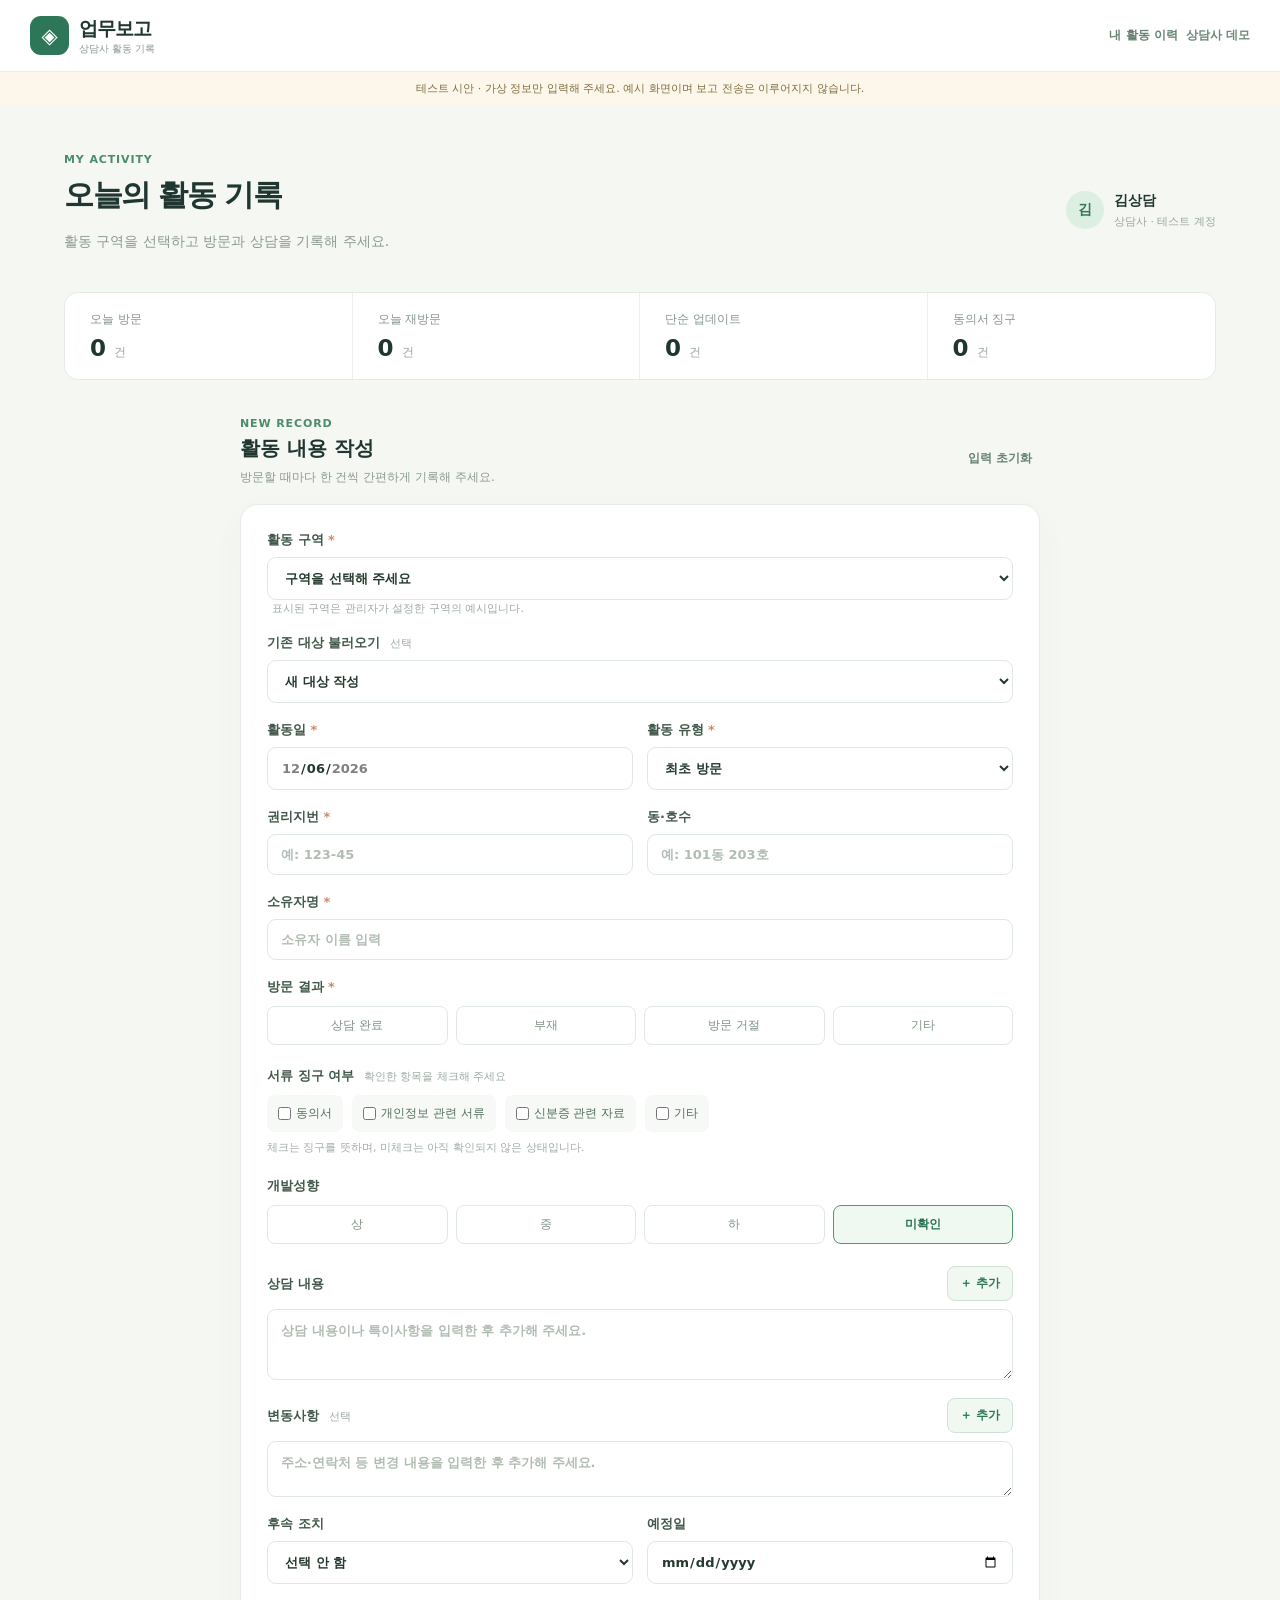
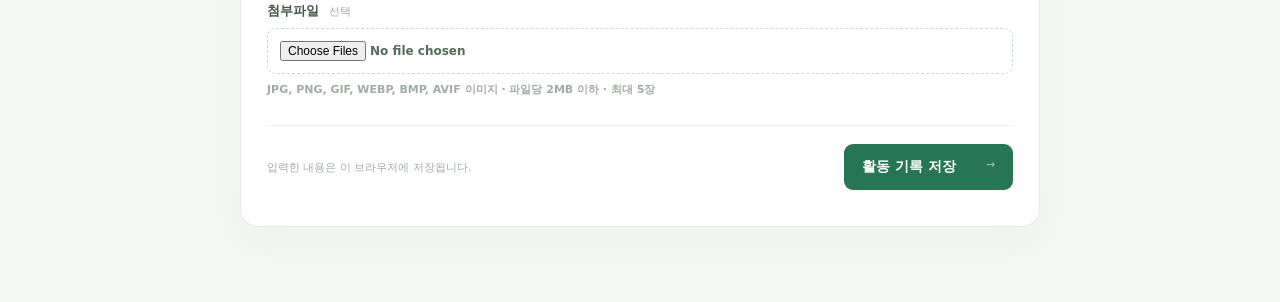
==== 시안/index.html @ 1d52c44d "Update counselor activity reporting prototype" ====
<!DOCTYPE html>
<html lang="ko"><head><meta charset="utf-8"><meta name="viewport" content="width=device-width,initial-scale=1"><meta name="theme-color" content="#f5f7f3"><title>업무보고 상담사 활동</title><link rel="stylesheet" href="style.css"></head>
<body class="login-mode">
<div class="shell">
<header class="top"><div class="brand"><span class="logo">◈</span><div><strong>업무보고</strong><small>상담사 활동 기록</small></div></div><div id="header-actions" hidden><button type="button" class="text-btn open-history">내 활동 이력</button><span class="demo-label">상담사 데모</span></div></header>
<div class="demo">테스트 시안 · 가상 정보만 입력해 주세요. 예시 화면이며 보고 전송은 이루어지지 않습니다.</div>
<main>
<section id="login" class="screen active"><div class="login-layout"><div class="login-card"><div class="login-symbol">◈</div><span class="eyebrow">COUNSELOR LOGIN</span><h2>상담사 로그인</h2><p class="sub">활동을 시작하려면 로그인해 주세요.</p><form id="login-form"><label class="field">아이디<input name="id" placeholder="아이디 입력" autocomplete="username" required></label><label class="field">비밀번호<input name="password" type="password" placeholder="비밀번호 입력" autocomplete="current-password" required></label><label class="remember"><input type="checkbox" name="remember"> 로그인 유지</label><button class="button primary block" type="submit">로그인 <span>→</span></button><div id="login-error" class="error" role="alert"></div></form><div class="test-note"><strong>시안 체험</strong><br>아이디 <b>demo</b> · 비밀번호 <b>demo</b><br>실제 계정 인증은 아직 연결되지 않았습니다.</div></div></div></section>
<section id="workspace" class="screen"><div class="page"><div class="workspace-head"><div><div class="eyebrow">MY ACTIVITY</div><h1>오늘의 활동 기록</h1><p class="sub">활동 구역을 선택하고 방문과 상담을 기록해 주세요.</p></div><div class="person"><span class="person-icon">김</span><div><b>김상담</b><small>상담사 · 테스트 계정</small></div></div></div><div class="summary"><button type="button" class="summary-item" data-stat="visit"><span>오늘 방문</span><strong id="visits-count">0 <small>건</small></strong></button><button type="button" class="summary-item" data-stat="revisit"><span>오늘 재방문</span><strong id="revisits-count">0 <small>건</small></strong></button><button type="button" class="summary-item" data-stat="update"><span>단순 업데이트</span><strong id="updates-count">0 <small>건</small></strong></button><button type="button" class="summary-item" data-stat="consent"><span>동의서 징구</span><strong id="consent-count">0 <small>건</small></strong></button></div><div class="layout"><div><div class="section-head"><div><span class="eyebrow">NEW RECORD</span><h2 id="form-heading">활동 내용 작성</h2><p class="sub">방문할 때마다 한 건씩 간편하게 기록해 주세요.</p></div><button id="clear-form" class="text-btn">입력 초기화</button></div><form id="activity-form" class="form-card"><div id="linked" class="linked" hidden></div><label class="field">활동 구역 <span class="required">*</span><select name="area" id="area-select" required><option value="">구역을 선택해 주세요</option></select><small>표시된 구역은 관리자가 설정한 구역의 예시입니다.</small></label><label class="field">기존 대상 불러오기 <small>선택</small><select id="target-select"><option value="">새 대상 작성</option></select></label><div class="field-row"><label class="field">활동일 <span class="required">*</span><input type="date" name="date" required readonly></label><label class="field">활동 유형 <span class="required">*</span><select name="type" required><option value="최초 방문">최초 방문</option><option value="재방문">재방문</option><option value="단순 업데이트">단순 업데이트</option></select></label></div><div class="field-row"><label class="field">권리지번 <span class="required">*</span><input name="address" placeholder="예: 123-45" required></label><label class="field">동·호수<input name="unit" placeholder="예: 101동 203호"></label></div><label class="field">소유자명 <span class="required">*</span><input name="owner" placeholder="소유자 이름 입력" required></label><fieldset id="visit-result"><legend>방문 결과 <span class="required">*</span></legend><div class="choices"><label><input type="radio" name="result" value="상담 완료" required><span>상담 완료</span></label><label><input type="radio" name="result" value="부재"><span>부재</span></label><label><input type="radio" name="result" value="방문 거절"><span>방문 거절</span></label><label><input type="radio" name="result" value="기타"><span>기타</span></label></div></fieldset><fieldset><legend>서류 징구 여부 <small>확인한 항목을 체크해 주세요</small></legend><div class="checks"><label><input type="checkbox" name="consent"><span>동의서</span></label><label><input type="checkbox" name="privacy"><span>개인정보 관련 서류</span></label><label><input type="checkbox" name="identity"><span>신분증 관련 자료</span></label><label><input type="checkbox" name="other"><span>기타</span></label></div><p class="hint">체크는 징구를 뜻하며, 미체크는 아직 확인되지 않은 상태입니다.</p></fieldset><fieldset><legend>개발성향</legend><div class="choices compact"><label><input type="radio" name="preference" value="상"><span>상</span></label><label><input type="radio" name="preference" value="중"><span>중</span></label><label><input type="radio" name="preference" value="하"><span>하</span></label><label><input type="radio" name="preference" value="미확인" checked><span>미확인</span></label></div></fieldset><div class="field entry-section"><div class="entry-head"><label for="note-input">상담 내용</label><button type="button" class="add-entry" data-kind="note">＋ 추가</button></div><div id="note-history" class="entry-history"></div><textarea id="note-input" name="note" placeholder="상담 내용이나 특이사항을 입력한 후 추가해 주세요." rows="3"></textarea><div id="note-draft" class="entry-history"></div></div><div class="field entry-section"><div class="entry-head"><label for="changes-input">변동사항 <small>선택</small></label><button type="button" class="add-entry" data-kind="changes">＋ 추가</button></div><div id="changes-history" class="entry-history"></div><textarea id="changes-input" name="changes" placeholder="주소·연락처 등 변경 내용을 입력한 후 추가해 주세요." rows="2"></textarea><div id="changes-draft" class="entry-history"></div></div><div class="field-row"><label class="field">후속 조치<select name="follow"><option value="">선택 안 함</option><option>재방문</option><option>전화 연락</option><option>서류 확인</option><option>기타</option></select></label><label class="field">예정일<input type="date" name="followDate"></label></div><div class="field attachment-field"><label for="attachments">첨부파일 <small>선택</small></label><input id="attachments" name="attachments" type="file" accept="image/jpeg,image/png,image/gif,image/webp,image/bmp,image/avif" multiple><p class="hint">JPG, PNG, GIF, WEBP, BMP, AVIF 이미지 · 파일당 2MB 이하 · 최대 5장</p><div id="attachment-preview" class="attachment-preview" aria-live="polite"></div></div><div class="form-footer"><span>입력한 내용은 이 브라우저에 저장됩니다.</span><button class="button primary" type="submit">활동 기록 저장 <span>→</span></button></div><p id="feedback" class="feedback" role="status"></p></form></div></div></div></section>
<section id="history-page" class="screen"><div class="page history-page"><button type="button" id="back-to-work" class="text-btn">← 활동 기록으로 돌아가기</button><div class="history-title"><span class="eyebrow">ACTIVITY LOG</span><h1>내 활동 이력</h1><p class="sub">기간을 선택해 최신 기록부터 확인하세요.</p></div><div class="side-card"><div class="side-heading"><div><span class="eyebrow">ACTIVITY LOG</span><h2>내 활동 이력</h2></div><span id="record-total" class="count">0건</span></div><div class="history-date period-filter"><label for="history-start">시작 날짜<input id="history-start" type="date"></label><span class="period-separator">~</span><label for="history-end">마지막 날짜<input id="history-end" type="date"></label><button id="search-history" type="button">검색</button></div><p id="date-error" class="attachment-error" role="alert" hidden>시작 날짜는 마지막 날짜보다 늦을 수 없습니다.</p><div class="searchbox"><span>⌕</span><input id="search" placeholder="권리지번 또는 소유자 검색" aria-label="활동 이력 검색"></div><p id="history-status" class="history-status" role="status" hidden></p><p id="active-filter" class="active-filter" hidden></p><p class="history-help">활동 이력은 읽기 전용입니다. 새로운 활동은 활동 기록 화면에서 작성해 주세요.</p><div id="records" class="records"></div></div></div></section></main></div><script src="app.js"></script></body></html>
---- 시안/style.css ----
:root{font-family:"Malgun Gothic",system-ui,sans-serif;color:#203630;background:#f5f7f3;font-size:14px}*{box-sizing:border-box}body{margin:0}button,input,select,textarea{font:inherit}button{cursor:pointer}button:focus-visible,input:focus-visible,select:focus-visible,textarea:focus-visible{outline:3px solid #9bd8b5;outline-offset:2px}.top{height:72px;padding:0 max(24px,calc((100vw - 1220px)/2));display:flex;align-items:center;justify-content:space-between;background:#fff;border-bottom:1px solid #e8eee9}.brand{display:flex;align-items:center;gap:10px}.logo,.login-symbol{display:grid;place-items:center;color:white;background:#2d7758;border-radius:11px;font-size:21px;width:39px;height:39px}.brand strong{font-size:19px;letter-spacing:-1px;display:block}.brand small{display:block;font-size:10px;color:#89988e}.demo{background:#fcf7ea;color:#806d40;text-align:center;font-size:11px;padding:9px 16px}.screen{display:none}.screen.active{display:block}.login-layout{max-width:1040px;margin:0 auto;display:grid;grid-template-columns:1fr 440px;gap:75px;align-items:center;min-height:calc(100vh - 110px);padding:50px 24px}.eyebrow{font-size:11px;color:#4d8c6a;font-weight:800;letter-spacing:.08em}.intro h1{font-size:42px;line-height:1.35;letter-spacing:-2px;margin:20px 0}.intro h1 em{color:#388662;font-style:normal}.intro p,.sub{color:#8a9a90;line-height:1.7}.intro-art{position:relative;height:200px;max-width:420px;margin-top:40px;border-radius:18px;background:#eaf2e9;overflow:hidden}.intro-art span{position:absolute;bottom:15px;left:20px;font-size:11px;color:#72977f}.sun{position:absolute;right:50px;top:24px;width:44px;height:44px;background:#f6d997;border-radius:50%}.house{position:absolute;bottom:38px;width:88px;height:68px;background:#fff;border-radius:5px}.house:before{content:"";position:absolute;top:-34px;left:0;border-left:44px solid transparent;border-right:44px solid transparent;border-bottom:38px solid #81ae8d}.house i{display:block;position:absolute;width:19px;height:30px;background:#c1dbc5;bottom:0;left:34px;border-radius:4px 4px 0 0}.h1{left:75px}.h2{left:170px;transform:scale(.8);transform-origin:bottom}.h3{left:250px;transform:scale(.6);transform-origin:bottom}.ground{position:absolute;bottom:36px;left:30px;right:30px;border-bottom:2px solid #c5d9c6}.login-card,.form-card,.side-card{background:white;border:1px solid #e6ece6;border-radius:18px;box-shadow:0 12px 35px #2b513608}.login-card{padding:40px}.login-symbol{margin-bottom:27px}.login-card h2{font-size:26px;margin:10px 0 4px;letter-spacing:-1px}.login-card .sub{margin:0 0 28px}.field{display:block;font-size:13px;font-weight:700;color:#41584a;margin:0 0 18px}.field small,legend small{font-weight:400;color:#9daaa0;margin-left:5px;font-size:11px}.field input,.field select,.field textarea,.searchbox input{display:block;width:100%;margin-top:8px;border:1px solid #dfe8e0;border-radius:9px;padding:12px 13px;background:#fff;color:#243a2e}.field textarea{resize:vertical}.field input::placeholder,.field textarea::placeholder,.searchbox input::placeholder{color:#b1bdb3}.button{border:0;border-radius:9px;padding:14px 18px;font-weight:700}.button.primary{background:#267553;color:white}.button.primary:hover{background:#1d6145}.button span{float:right;margin-left:30px}.block{width:100%;margin-top:5px}.test-note{font-size:12px;line-height:1.8;background:#f3f7f2;color:#768b7c;border-radius:10px;padding:14px;margin-top:22px}.error{color:#ba513e;font-size:12px;margin-top:8px}.text-btn{border:0;background:transparent;color:#668272;font-weight:700;font-size:12px;padding:8px}.page{max-width:1200px;margin:0 auto;padding:48px 24px 75px}.page.narrow{max-width:760px;padding-top:65px}.page h1{font-size:30px;letter-spacing:-1.5px;margin:9px 0}.steps{display:flex;align-items:center;gap:10px;margin-bottom:48px}.step{font-size:12px;color:#a9b6ac}.step.done{color:#88aa94}.step.current{color:#277554;font-weight:800}.line{width:30px;height:1px;background:#d6e2d7}.region-list{display:grid;gap:12px;margin-top:30px}.region{display:flex;text-align:left;justify-content:space-between;align-items:center;width:100%;background:white;border:1px solid #e3ebe3;border-radius:13px;padding:20px}.region:hover{border-color:#65a880;background:#f8fcf8}.region strong{font-size:16px;display:block;margin-bottom:5px}.region small{color:#95a79a}.region-arrow{width:34px;height:34px;border-radius:50%;display:grid;place-items:center;background:#edf6ef;color:#388363}.caption{color:#9daaa0;font-size:12px;margin-top:20px}.workspace-head{display:flex;justify-content:space-between;align-items:center;margin-bottom:24px}.person{display:flex;align-items:center;gap:10px}.person-icon{width:38px;height:38px;border-radius:50%;background:#dcefe0;color:#337859;display:grid;place-items:center;font-weight:bold}.person small{display:block;color:#98a89d;font-size:11px;margin-top:4px}.summary{display:grid;grid-template-columns:repeat(4,1fr);background:white;border:1px solid #e4ece5;border-radius:14px;margin:0 0 34px}.summary>div{padding:18px 25px;border-right:1px solid #edf1ed}.summary>div:last-child{border:0}.summary span{display:block;color:#85968a;font-size:12px}.summary strong{display:block;margin-top:7px;font-size:23px}.summary small{font-size:12px;color:#97a69b;font-weight:400}.layout{display:grid;grid-template-columns:minmax(0,1fr) 340px;gap:24px}.section-head,.side-heading{display:flex;justify-content:space-between;align-items:center}.section-head h2,.side-heading h2{font-size:20px;margin:5px 0}.section-head .sub{font-size:12px;margin:0 0 17px}.form-card{padding:26px}.field-row{display:grid;grid-template-columns:1fr 1fr;gap:14px}.required{color:#d08764}fieldset{border:0;padding:0;margin:0 0 22px}legend{padding:0;margin-bottom:10px;font-size:13px;font-weight:700;color:#41584a}.choices{display:flex;flex-wrap:wrap;gap:8px}.choices label{flex:1;min-width:78px}.choices input{position:absolute;opacity:0}.choices span{display:block;border:1px solid #e0e9e1;text-align:center;border-radius:8px;padding:10px 8px;color:#7e9183;font-size:12px}.choices input:checked+span{border-color:#4c9a6e;color:#267452;background:#eff8f1;font-weight:bold}.choices input:focus-visible+span{outline:3px solid #9bd8b5}.checks{display:flex;flex-wrap:wrap;gap:9px}.checks label{background:#f6f9f5;border-radius:8px;padding:10px 11px;font-size:12px;color:#526e5b}.checks input{accent-color:#2d815a;vertical-align:middle;margin:0 5px 0 0}.hint{color:#a0ada3;font-size:11px;margin:8px 0 0}.form-footer{border-top:1px solid #eef2ee;padding-top:18px;display:flex;align-items:center;justify-content:space-between;gap:12px}.form-footer span{font-size:11px;color:#a1ada3}.feedback{color:#267553;font-weight:bold;font-size:12px;margin:10px 0 0}.linked{background:#edf7ef;color:#317554;padding:10px;border-radius:8px;margin-bottom:16px;font-size:12px}.side-card{padding:22px}.side-heading h2{font-size:17px}.count{font-size:11px;background:#ecf5ed;color:#50916b;padding:6px 9px;border-radius:30px}.searchbox{display:flex;align-items:center;gap:6px;border:1px solid #e2ebe3;border-radius:9px;margin:18px 0;padding:0 10px;color:#7a9985}.searchbox input{border:0;margin:0;padding:11px 2px;outline:none}.record{border-bottom:1px solid #edf2ed;padding:15px 0}.record:last-child{border:0}.record-top{display:flex;justify-content:space-between;gap:6px;align-items:center}.record-top strong{font-size:13px}.record small{display:block;color:#9aa99d;margin:7px 0}.record p{color:#718679;font-size:12px;line-height:1.5;margin:6px 0}.tag{font-size:10px;padding:5px 8px;border-radius:20px;background:#edf5ee;color:#498368;white-space:nowrap}.tag.update{background:#fff5e6;color:#aa7b39}.record-action{border:0;padding:5px 0;background:none;color:#34845c;font-size:11px;font-weight:bold}.empty{padding:22px 0;text-align:center;color:#a0aea3;font-size:12px;line-height:1.7}.side-note{margin-top:15px;border-radius:12px;background:#eaf3e9;padding:18px;color:#63836c;font-size:12px;line-height:1.7}.side-note p{margin:5px 0 0}.side-note b{color:#3e7550}@media(max-width:850px){.login-layout{grid-template-columns:1fr;max-width:540px;gap:25px;padding-top:35px}.intro h1{font-size:32px}.intro-art{display:none}.login-card{padding:28px}.layout{grid-template-columns:1fr}.page{padding-top:32px}.summary>div{padding:15px}.person{display:none}}@media(max-width:500px){.top{height:62px;padding:0 16px}.brand strong{font-size:17px}.page{padding:28px 16px 60px}.page h1{font-size:24px}.summary{grid-template-columns:1fr 1fr}.summary>div:nth-child(2){border-right:0}.summary>div:nth-child(-n+2){border-bottom:1px solid #edf1ed}.field-row{grid-template-columns:1fr;gap:0}.form-card{padding:18px}.form-footer{align-items:stretch;flex-direction:column}.form-footer button{width:100%}.intro h1{font-size:29px}.steps{margin-bottom:35px}}

body.login-mode .top,body.login-mode .demo{display:none}.login-layout{display:flex;justify-content:center;align-items:center;min-height:100vh;max-width:100%;padding:24px}.login-card{width:min(440px,100%)}

.remember{display:flex;align-items:center;gap:8px;margin:0 0 16px;color:#617969;font-size:13px}.remember input{width:18px;height:18px;accent-color:#267553}.entry-head{display:flex;justify-content:space-between;align-items:center}.add-entry{border:1px solid #cfe3d4;border-radius:8px;background:#f0f8f1;color:#2d7753;font-size:12px;font-weight:700;padding:8px 12px}.entry-history{display:grid;gap:7px}.entry-item{padding:11px 12px;background:#f5f8f4;border-radius:8px;margin-top:8px;font-weight:400}.entry-item p{margin:0;white-space:pre-wrap;overflow-wrap:anywhere;color:#41584a;line-height:1.5}.entry-item time{display:block;font-size:11px;color:#8a9b8e;margin-top:4px}.draft-item{background:#eef7f0}.entry-label{font-size:11px;color:#78917e;margin:10px 0 0}.record-notes{margin:8px 0}.record-notes time{display:block;color:#9aa99d;font-size:10px}
@media(max-width:650px){.top{padding:0 16px}.demo{line-height:1.5}.page{padding:25px 14px 55px}.workspace-head{margin-bottom:18px}.workspace-head h1{font-size:25px}.summary{grid-template-columns:repeat(2,minmax(0,1fr));margin-bottom:24px}.summary>div{padding:13px 15px}.summary>div:nth-child(2){border-right:0}.summary>div:nth-child(-n+2){border-bottom:1px solid #edf1ed}.layout{grid-template-columns:minmax(0,1fr);gap:16px}.form-card,.side-card{padding:18px}.field-row{grid-template-columns:1fr;gap:0}.field input,.field select,.field textarea{font-size:16px;min-height:46px}.choices label{min-width:calc(50% - 8px)}.choices span{padding:12px 6px}.checks{display:grid;grid-template-columns:1fr}.checks label{padding:12px}.form-footer{align-items:stretch;flex-direction:column}.form-footer .button{width:100%}.login-layout{min-height:100dvh;padding:18px}.login-card{padding:26px 22px}.login-card input{font-size:16px;min-height:48px}}

.demo-label{color:#6c8878;font-size:12px;font-weight:700}.history-date{display:flex;align-items:center;gap:7px;flex-wrap:wrap}.history-date label{font-size:12px;font-weight:700;color:#526e5b}.history-date input{border:1px solid #dfe8e0;border-radius:8px;padding:8px;min-width:0;flex:1}.history-date button{border:0;background:transparent;color:#388363;font-size:11px;font-weight:700;padding:8px}.history-help{font-size:11px;color:#91a195;margin:9px 0}.event-detail{border-left:2px solid #dcecdf;padding:4px 0 8px 10px;margin:10px 0}.event-detail b{font-size:11px;color:#53745e}.event-detail p{white-space:pre-wrap;overflow-wrap:anywhere}.event-detail time{display:block;color:#92a197;font-size:10px}

.attachment-field input[type=file]{display:block;width:100%;margin-top:8px;color:#526e5b;font-size:12px;border:1px dashed #c9dccd;padding:12px;border-radius:9px}.attachment-preview,.attachment-list{display:flex;flex-wrap:wrap;gap:8px;margin-top:10px}.attachment-preview img,.attachment-list img{width:80px;height:80px;object-fit:cover;border-radius:8px;border:1px solid #dfe9df}.attachment-preview figure,.attachment-list figure{margin:0;width:80px}.attachment-preview figcaption,.attachment-list figcaption{font-size:10px;color:#73877c;overflow:hidden;text-overflow:ellipsis;white-space:nowrap}.attachment-error{color:#b34a3c;font-size:12px}

.summary .summary-item{padding:18px 25px;border:0;border-right:1px solid #edf1ed;background:transparent;text-align:left;color:inherit}.summary .summary-item:last-child{border-right:0}.summary .summary-item:hover{background:#f2f8f2}.summary-item span,.summary-item strong{display:block}.summary-item span{color:#85968a;font-size:12px}.summary-item strong{margin-top:7px;font-size:23px}.summary-item small{font-size:12px;color:#97a69b;font-weight:400}.layout{grid-template-columns:minmax(0,800px);justify-content:center}.history-page{max-width:800px}.history-title{margin:22px 0}.history-area-label{display:block;font-size:12px;font-weight:700;color:#526e5b;margin:15px 0}.history-area-label select{display:block;width:100%;border:1px solid #dfe8e0;border-radius:8px;background:white;padding:10px;margin-top:7px;color:#41584a}@media(max-width:650px){.summary .summary-item{padding:13px 15px}.summary .summary-item:nth-child(2){border-right:0}.summary .summary-item:nth-child(-n+2){border-bottom:1px solid #edf1ed}.history-area-label select{font-size:16px;min-height:46px}}

.history-page{max-width:1200px}.history-filters{display:grid;grid-template-columns:1fr 1fr;gap:12px}.history-date{padding:15px;background:#f3f8f2;border-radius:10px}.history-date label{font-size:14px}.history-date input{max-width:220px;background:white}.history-table-wrap{overflow-x:auto}.history-table{width:100%;border-collapse:collapse;min-width:800px;font-size:12px}.history-table th{background:#f3f7f2;color:#678070;text-align:left;padding:12px;border-bottom:1px solid #dfe9df;white-space:nowrap}.history-table td{vertical-align:top;padding:13px 12px;border-bottom:1px solid #edf2ed;line-height:1.6;overflow-wrap:anywhere}.history-table .history-content{min-width:190px;white-space:pre-wrap}.history-table .item-time{display:block;color:#92a197;font-size:10px}.history-table .history-entry{margin-bottom:9px}.history-table .history-entry:last-child{margin-bottom:0}.history-table .attachment-list img{width:56px;height:56px}.history-table .attachment-list figure{width:56px}@media(max-width:650px){.history-filters{grid-template-columns:1fr 1fr;gap:8px}.history-page .side-card{padding:14px}.history-table-wrap{overflow:visible}.history-table,.history-table tbody,.history-table tr,.history-table td{display:block;min-width:0;width:100%}.history-table thead{position:absolute;left:-9999px}.history-table tr{border:1px solid #e3ebe3;border-radius:10px;margin:12px 0;padding:8px 12px;background:#fff}.history-table td{display:grid;grid-template-columns:80px minmax(0,1fr);gap:8px;padding:8px 0;border-bottom:1px solid #f0f3ef}.history-table td:last-child{border:0}.history-table td:before{content:attr(data-label);color:#819286;font-weight:700}.history-table .history-content{min-width:0}.history-date{flex-wrap:nowrap}.history-date input{width:0;flex:1}.history-date label,.history-date button{white-space:nowrap}}

.history-date.period-filter{display:flex;align-items:end;gap:10px;flex-wrap:wrap}.period-filter label{display:flex;flex:1;min-width:140px;flex-direction:column;gap:6px}.period-filter input{width:100%;max-width:none;flex:auto}.period-separator{padding-bottom:10px;color:#8b9d90}.period-filter button{padding-bottom:10px}@media(max-width:650px){.history-date.period-filter{display:grid;grid-template-columns:1fr auto 1fr;align-items:end}.period-filter label{min-width:0}.period-filter input{width:100%;font-size:14px}.period-filter button{grid-column:1/-1;text-align:right;padding:0}}

.period-filter #search-history{align-self:end;background:#267553;color:white;border-radius:8px;padding:10px 21px;font-size:13px}.active-filter{color:#337657;background:#edf7ef;border-radius:8px;padding:10px;font-size:12px}.history-day{margin:20px 0 26px}.history-day-heading{display:flex;align-items:center;justify-content:space-between;background:#d9eadc;color:#245f41;border:1px solid #adcbb4;border-radius:9px 9px 0 0;padding:12px 14px}.history-day-heading span{font-size:12px;font-weight:bold}.history-table{border:1px solid #b8cdbd}.history-table th{background:#e7f0e8;color:#365d43;border:1px solid #bdcfc0}.history-table td{border:1px solid #cbd9ce;background:#fff}.history-table tbody tr:nth-child(even) td{background:#f2f7f1}.history-number{display:inline-grid;place-items:center;min-width:25px;height:25px;border-radius:6px;background:#d5e9d8;color:#245f41;font-weight:800}@media(max-width:650px){.history-day{margin:18px 0 24px}.history-day-heading{border-radius:9px}.history-table{border:0}.history-table tr{border:1px solid #abc7b1;background:#f4f8f3;box-shadow:0 2px 7px #1a4a2812;margin:9px 0 12px}.history-table td,.history-table tbody tr:nth-child(even) td{background:transparent;border:0;border-bottom:1px solid #d5e3d7}.history-table td:last-child{border:0}.history-table td[data-label="번호"]{display:flex;align-items:center;gap:10px;padding:4px 0 9px}.history-table td[data-label="번호"]:before{content:"활동 번호"}.period-filter #search-history{grid-column:1/-1;width:100%;padding:11px}}

.history-status{color:#216844;background:#e6f5e9;border-radius:8px;padding:11px 13px;font-size:13px;font-weight:700}
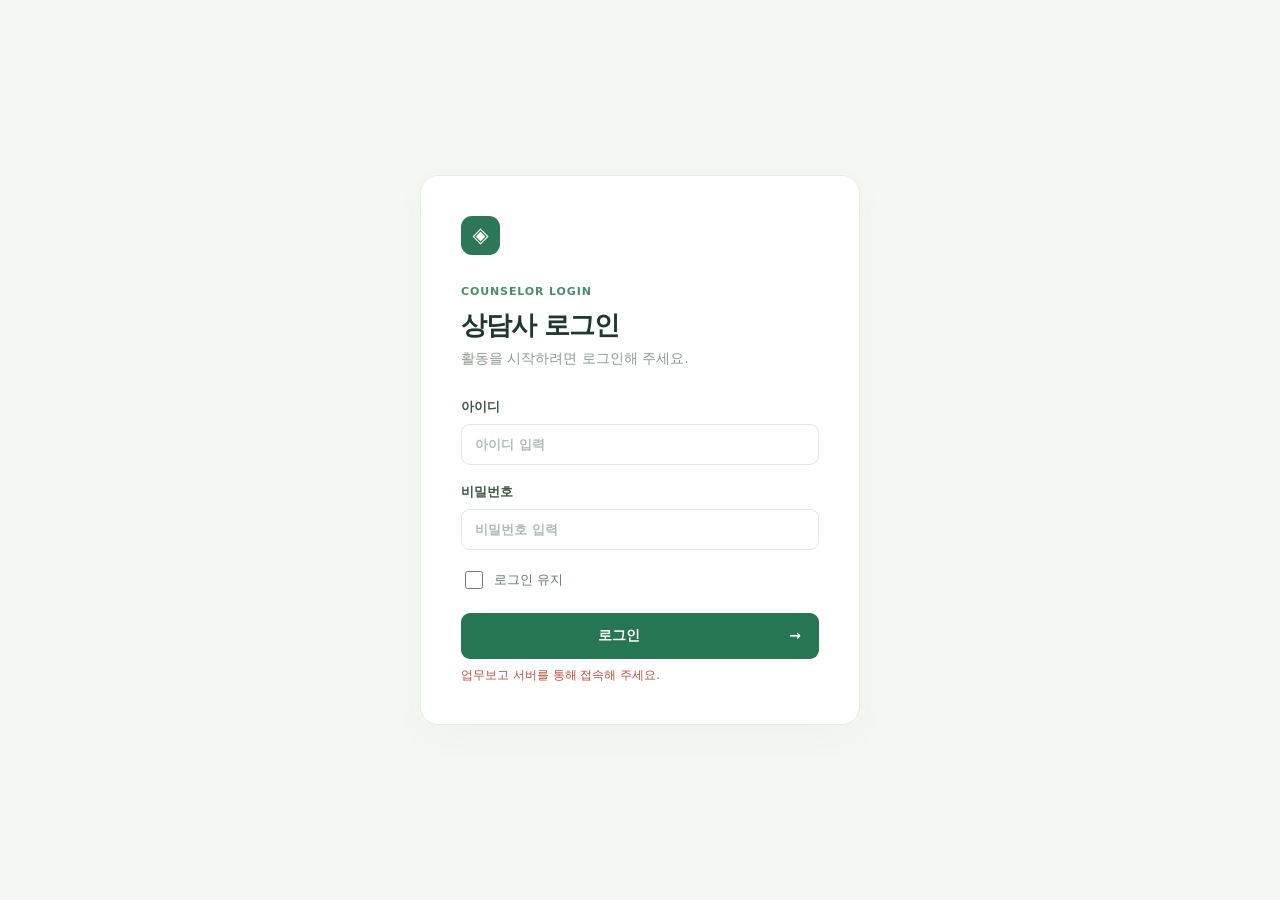
==== commit 6032202b: "Connect counselor reports to persistent service" ====
--- a/시안/index.html
+++ b/시안/index.html
@@ -1,10 +1,9 @@
-<!DOCTYPE html>
-<html lang="ko"><head><meta charset="utf-8"><meta name="viewport" content="width=device-width,initial-scale=1"><meta name="theme-color" content="#f5f7f3"><title>업무보고 상담사 활동</title><link rel="stylesheet" href="style.css"></head>
-<body class="login-mode">
-<div class="shell">
-<header class="top"><div class="brand"><span class="logo">◈</span><div><strong>업무보고</strong><small>상담사 활동 기록</small></div></div><div id="header-actions" hidden><button type="button" class="text-btn open-history">내 활동 이력</button><span class="demo-label">상담사 데모</span></div></header>
-<div class="demo">테스트 시안 · 가상 정보만 입력해 주세요. 예시 화면이며 보고 전송은 이루어지지 않습니다.</div>
-<main>
-<section id="login" class="screen active"><div class="login-layout"><div class="login-card"><div class="login-symbol">◈</div><span class="eyebrow">COUNSELOR LOGIN</span><h2>상담사 로그인</h2><p class="sub">활동을 시작하려면 로그인해 주세요.</p><form id="login-form"><label class="field">아이디<input name="id" placeholder="아이디 입력" autocomplete="username" required></label><label class="field">비밀번호<input name="password" type="password" placeholder="비밀번호 입력" autocomplete="current-password" required></label><label class="remember"><input type="checkbox" name="remember"> 로그인 유지</label><button class="button primary block" type="submit">로그인 <span>→</span></button><div id="login-error" class="error" role="alert"></div></form><div class="test-note"><strong>시안 체험</strong><br>아이디 <b>demo</b> · 비밀번호 <b>demo</b><br>실제 계정 인증은 아직 연결되지 않았습니다.</div></div></div></section>
-<section id="workspace" class="screen"><div class="page"><div class="workspace-head"><div><div class="eyebrow">MY ACTIVITY</div><h1>오늘의 활동 기록</h1><p class="sub">활동 구역을 선택하고 방문과 상담을 기록해 주세요.</p></div><div class="person"><span class="person-icon">김</span><div><b>김상담</b><small>상담사 · 테스트 계정</small></div></div></div><div class="summary"><button type="button" class="summary-item" data-stat="visit"><span>오늘 방문</span><strong id="visits-count">0 <small>건</small></strong></button><button type="button" class="summary-item" data-stat="revisit"><span>오늘 재방문</span><strong id="revisits-count">0 <small>건</small></strong></button><button type="button" class="summary-item" data-stat="update"><span>단순 업데이트</span><strong id="updates-count">0 <small>건</small></strong></button><button type="button" class="summary-item" data-stat="consent"><span>동의서 징구</span><strong id="consent-count">0 <small>건</small></strong></button></div><div class="layout"><div><div class="section-head"><div><span class="eyebrow">NEW RECORD</span><h2 id="form-heading">활동 내용 작성</h2><p class="sub">방문할 때마다 한 건씩 간편하게 기록해 주세요.</p></div><button id="clear-form" class="text-btn">입력 초기화</button></div><form id="activity-form" class="form-card"><div id="linked" class="linked" hidden></div><label class="field">활동 구역 <span class="required">*</span><select name="area" id="area-select" required><option value="">구역을 선택해 주세요</option></select><small>표시된 구역은 관리자가 설정한 구역의 예시입니다.</small></label><label class="field">기존 대상 불러오기 <small>선택</small><select id="target-select"><option value="">새 대상 작성</option></select></label><div class="field-row"><label class="field">활동일 <span class="required">*</span><input type="date" name="date" required readonly></label><label class="field">활동 유형 <span class="required">*</span><select name="type" required><option value="최초 방문">최초 방문</option><option value="재방문">재방문</option><option value="단순 업데이트">단순 업데이트</option></select></label></div><div class="field-row"><label class="field">권리지번 <span class="required">*</span><input name="address" placeholder="예: 123-45" required></label><label class="field">동·호수<input name="unit" placeholder="예: 101동 203호"></label></div><label class="field">소유자명 <span class="required">*</span><input name="owner" placeholder="소유자 이름 입력" required></label><fieldset id="visit-result"><legend>방문 결과 <span class="required">*</span></legend><div class="choices"><label><input type="radio" name="result" value="상담 완료" required><span>상담 완료</span></label><label><input type="radio" name="result" value="부재"><span>부재</span></label><label><input type="radio" name="result" value="방문 거절"><span>방문 거절</span></label><label><input type="radio" name="result" value="기타"><span>기타</span></label></div></fieldset><fieldset><legend>서류 징구 여부 <small>확인한 항목을 체크해 주세요</small></legend><div class="checks"><label><input type="checkbox" name="consent"><span>동의서</span></label><label><input type="checkbox" name="privacy"><span>개인정보 관련 서류</span></label><label><input type="checkbox" name="identity"><span>신분증 관련 자료</span></label><label><input type="checkbox" name="other"><span>기타</span></label></div><p class="hint">체크는 징구를 뜻하며, 미체크는 아직 확인되지 않은 상태입니다.</p></fieldset><fieldset><legend>개발성향</legend><div class="choices compact"><label><input type="radio" name="preference" value="상"><span>상</span></label><label><input type="radio" name="preference" value="중"><span>중</span></label><label><input type="radio" name="preference" value="하"><span>하</span></label><label><input type="radio" name="preference" value="미확인" checked><span>미확인</span></label></div></fieldset><div class="field entry-section"><div class="entry-head"><label for="note-input">상담 내용</label><button type="button" class="add-entry" data-kind="note">＋ 추가</button></div><div id="note-history" class="entry-history"></div><textarea id="note-input" name="note" placeholder="상담 내용이나 특이사항을 입력한 후 추가해 주세요." rows="3"></textarea><div id="note-draft" class="entry-history"></div></div><div class="field entry-section"><div class="entry-head"><label for="changes-input">변동사항 <small>선택</small></label><button type="button" class="add-entry" data-kind="changes">＋ 추가</button></div><div id="changes-history" class="entry-history"></div><textarea id="changes-input" name="changes" placeholder="주소·연락처 등 변경 내용을 입력한 후 추가해 주세요." rows="2"></textarea><div id="changes-draft" class="entry-history"></div></div><div class="field-row"><label class="field">후속 조치<select name="follow"><option value="">선택 안 함</option><option>재방문</option><option>전화 연락</option><option>서류 확인</option><option>기타</option></select></label><label class="field">예정일<input type="date" name="followDate"></label></div><div class="field attachment-field"><label for="attachments">첨부파일 <small>선택</small></label><input id="attachments" name="attachments" type="file" accept="image/jpeg,image/png,image/gif,image/webp,image/bmp,image/avif" multiple><p class="hint">JPG, PNG, GIF, WEBP, BMP, AVIF 이미지 · 파일당 2MB 이하 · 최대 5장</p><div id="attachment-preview" class="attachment-preview" aria-live="polite"></div></div><div class="form-footer"><span>입력한 내용은 이 브라우저에 저장됩니다.</span><button class="button primary" type="submit">활동 기록 저장 <span>→</span></button></div><p id="feedback" class="feedback" role="status"></p></form></div></div></div></section>
-<section id="history-page" class="screen"><div class="page history-page"><button type="button" id="back-to-work" class="text-btn">← 활동 기록으로 돌아가기</button><div class="history-title"><span class="eyebrow">ACTIVITY LOG</span><h1>내 활동 이력</h1><p class="sub">기간을 선택해 최신 기록부터 확인하세요.</p></div><div class="side-card"><div class="side-heading"><div><span class="eyebrow">ACTIVITY LOG</span><h2>내 활동 이력</h2></div><span id="record-total" class="count">0건</span></div><div class="history-date period-filter"><label for="history-start">시작 날짜<input id="history-start" type="date"></label><span class="period-separator">~</span><label for="history-end">마지막 날짜<input id="history-end" type="date"></label><button id="search-history" type="button">검색</button></div><p id="date-error" class="attachment-error" role="alert" hidden>시작 날짜는 마지막 날짜보다 늦을 수 없습니다.</p><div class="searchbox"><span>⌕</span><input id="search" placeholder="권리지번 또는 소유자 검색" aria-label="활동 이력 검색"></div><p id="history-status" class="history-status" role="status" hidden></p><p id="active-filter" class="active-filter" hidden></p><p class="history-help">활동 이력은 읽기 전용입니다. 새로운 활동은 활동 기록 화면에서 작성해 주세요.</p><div id="records" class="records"></div></div></div></section></main></div><script src="app.js"></script></body></html>
+<!DOCTYPE html>
+<html lang="ko"><head><meta charset="utf-8"><meta name="viewport" content="width=device-width,initial-scale=1"><meta name="theme-color" content="#f5f7f3"><title>업무보고 상담사 활동</title><link rel="stylesheet" href="style.css?v=2"></head>
+<body class="login-mode">
+<div class="shell">
+<header class="top"><div class="brand"><span class="logo">◈</span><div><strong>업무보고</strong><small>상담사 활동 기록</small></div></div><div id="header-actions" hidden><button type="button" class="text-btn open-history">내 활동 이력</button><button type="button" id="logout" class="text-btn">로그아웃</button></div></header>
+<main>
+<section id="login" class="screen active"><div class="login-layout"><div class="login-card"><div class="login-symbol">◈</div><span class="eyebrow">COUNSELOR LOGIN</span><h2>상담사 로그인</h2><p class="sub">활동을 시작하려면 로그인해 주세요.</p><form id="login-form"><label class="field">아이디<input name="id" placeholder="아이디 입력" autocomplete="username" required></label><label class="field">비밀번호<input name="password" type="password" placeholder="비밀번호 입력" autocomplete="current-password" required></label><label class="remember"><input type="checkbox" name="remember"> 로그인 유지</label><button class="button primary block" type="submit">로그인 <span>→</span></button><div id="login-error" class="error" role="alert"></div></form></div></div></section>
+<section id="workspace" class="screen"><div class="page"><div class="workspace-head"><div><div class="eyebrow">MY ACTIVITY</div><h1>오늘의 활동 기록</h1><p class="sub">활동 구역을 선택하고 방문과 상담을 기록해 주세요.</p></div><div class="person"><span class="person-icon" id="user-initial"></span><div><b id="user-name"></b><small>상담사</small></div></div></div><div class="summary"><button type="button" class="summary-item" data-stat="visit"><span>오늘 방문</span><strong id="visits-count">0 <small>건</small></strong></button><button type="button" class="summary-item" data-stat="revisit"><span>오늘 재방문</span><strong id="revisits-count">0 <small>건</small></strong></button><button type="button" class="summary-item" data-stat="update"><span>단순 업데이트</span><strong id="updates-count">0 <small>건</small></strong></button><button type="button" class="summary-item" data-stat="consent"><span>동의서 징구</span><strong id="consent-count">0 <small>건</small></strong></button></div><div class="layout"><div><div class="section-head"><div><span class="eyebrow">NEW RECORD</span><h2 id="form-heading">활동 내용 작성</h2><p class="sub">방문할 때마다 한 건씩 간편하게 기록해 주세요.</p></div><button id="clear-form" class="text-btn">입력 초기화</button></div><form id="activity-form" class="form-card"><div id="linked" class="linked" hidden></div><label class="field">활동 구역 <span class="required">*</span><select name="area" id="area-select" required><option value="">구역을 선택해 주세요</option></select><small>표시된 구역은 관리자가 설정한 구역의 예시입니다.</small></label><label class="field">기존 대상 불러오기 <small>선택</small><select id="target-select"><option value="">새 대상 작성</option></select></label><div class="form-section-title"><span>01</span> 활동 정보</div><div class="field-row"><label class="field">활동일 <span class="required">*</span><input type="date" name="date" required readonly></label><label class="field">활동 유형 <span class="required">*</span><select name="type" required><option value="최초 방문">최초 방문</option><option value="재방문">재방문</option><option value="단순 업데이트">단순 업데이트</option></select></label></div><div class="form-section-title"><span>02</span> 방문 대상 정보</div><div class="field-row"><label class="field">권리지번 <span class="required">*</span><input name="address" placeholder="예: 123-45" required></label><label class="field">동·호수<input name="unit" placeholder="예: 101동 203호"></label></div><label class="field">소유자명 <span class="required">*</span><input name="owner" placeholder="소유자 이름 입력" required></label><div class="field-row contact-row"><fieldset class="phone-field"><legend>집전화 <small>선택</small></legend><div class="phone-parts" data-phone="homePhone"><input name="homePhonePrefix" type="tel" inputmode="numeric" maxlength="4" pattern="[0-9]{2,4}" aria-label="집전화 지역번호 또는 앞자리" placeholder="02"><span aria-hidden="true">-</span><input name="homePhoneMiddle" type="tel" inputmode="numeric" maxlength="4" pattern="[0-9]{3,4}" aria-label="집전화 가운데 번호" placeholder="123"><span aria-hidden="true">-</span><input name="homePhoneLast" type="tel" inputmode="numeric" maxlength="4" pattern="[0-9]{4}" aria-label="집전화 끝 번호" placeholder="5678"></div></fieldset><fieldset class="phone-field"><legend>휴대전화 <small>선택</small></legend><div class="phone-parts" data-phone="mobilePhone"><input name="mobilePhonePrefix" type="tel" inputmode="numeric" maxlength="4" pattern="[0-9]{3}" aria-label="휴대전화 지역번호 또는 앞자리" placeholder="010"><span aria-hidden="true">-</span><input name="mobilePhoneMiddle" type="tel" inputmode="numeric" maxlength="4" pattern="[0-9]{3,4}" aria-label="휴대전화 가운데 번호" placeholder="1234"><span aria-hidden="true">-</span><input name="mobilePhoneLast" type="tel" inputmode="numeric" maxlength="4" pattern="[0-9]{4}" aria-label="휴대전화 끝 번호" placeholder="5678"></div></fieldset></div><label class="field">주소</label><div class="address-search"><input id="postcode" name="postcode" placeholder="우편번호" aria-label="우편번호로 주소 검색" readonly aria-haspopup="dialog"><button type="button" id="address-search" class="secondary-action" aria-haspopup="dialog">주소 검색</button></div><label class="field address-line"><span class="visually-hidden">기본 주소</span><input name="residentAddress" id="resident-address" autocomplete="off" placeholder="주소 검색 후 자동 입력" readonly></label><label class="field"><span class="visually-hidden">상세 주소</span><input name="addressDetail" id="address-detail" autocomplete="off" placeholder="상세주소 입력"></label><dialog id="postcode-wrap" class="postcode-wrap" aria-labelledby="postcode-title"><div class="postcode-heading"><strong id="postcode-title">주소 검색</strong><button type="button" id="postcode-close" class="secondary-action">닫기</button></div><div id="postcode-frame"></div></dialog><div id="address-error" class="attachment-error" role="status"></div><div class="form-section-title"><span>03</span> 방문 및 서류 현황</div><fieldset id="visit-result"><legend>방문 결과 <span class="required">*</span></legend><div class="choices"><label><input type="radio" name="result" value="상담 완료" required><span>상담 완료</span></label><label><input type="radio" name="result" value="부재"><span>부재</span></label><label><input type="radio" name="result" value="방문 거절"><span>방문 거절</span></label><label><input type="radio" name="result" value="기타"><span>기타</span></label></div><label class="field conditional-field" id="result-other-field" hidden>방문 결과 기타 내용<input name="resultOther" placeholder="기타 방문 결과를 입력해 주세요"></label></fieldset><fieldset><legend>서류 징구 여부 <small>확인한 항목을 체크해 주세요</small></legend><div class="checks"><label><input type="checkbox" name="consent"><span>동의서</span></label><label><input type="checkbox" name="privacy"><span>개인정보 관련 서류</span></label><label><input type="checkbox" name="identity"><span>신분증 관련 자료</span></label><label><input type="checkbox" name="other"><span>기타</span></label></div><label class="field conditional-field" id="document-other-field" hidden>기타 서류 내용<input name="otherDocument" placeholder="징구한 기타 서류를 입력해 주세요"></label><p class="hint">체크는 징구를 뜻하며, 미체크는 아직 확인되지 않은 상태입니다.</p></fieldset><fieldset><legend>개발성향</legend><div class="choices compact"><label><input type="radio" name="preference" value="상"><span>상</span></label><label><input type="radio" name="preference" value="중"><span>중</span></label><label><input type="radio" name="preference" value="하"><span>하</span></label><label><input type="radio" name="preference" value="미확인" checked><span>미확인</span></label></div></fieldset><div class="form-section-title"><span>04</span> 상담 및 후속 조치</div><div class="field entry-section"><div class="entry-head"><label for="note-input">상담 내용</label></div><div id="note-history" class="entry-history"></div><textarea id="note-input" name="note" placeholder="상담 내용이나 특이사항을 입력해 주세요." rows="3"></textarea><div id="note-draft" class="entry-history"></div></div><div class="field entry-section"><div class="entry-head"><label for="changes-input">변동사항 <small>선택</small></label><button type="button" class="add-entry" data-kind="changes">＋ 추가</button></div><div id="changes-history" class="entry-history"></div><textarea id="changes-input" name="changes" placeholder="주소·연락처 등 변경 내용을 입력한 후 추가해 주세요." rows="2"></textarea><div id="changes-draft" class="entry-history"></div></div><div class="field-row"><label class="field">후속 조치<select name="follow"><option value="">선택 안 함</option><option>재방문</option><option>전화 연락</option><option>서류 확인</option><option>기타</option></select></label><label class="field">예정일<input type="date" name="followDate"></label></div><div class="form-section-title"><span>05</span> 사진 첨부</div><div class="field attachment-field"><label for="attachments">첨부파일 <small>선택</small></label><input id="attachments" name="attachments" type="file" accept="image/jpeg,image/png,image/gif,image/webp,image/bmp,image/avif" multiple><p class="hint">이미지 최대 5장 · 큰 사진은 저장 시 자동 압축됩니다. 압축 시 화질이 낮아질 수 있습니다.</p><div id="attachment-preview" class="attachment-preview" aria-live="polite"></div></div><div class="form-footer"><span>활동 기록은 상담사 계정에 저장됩니다.</span><button class="button primary" type="submit">활동 기록 저장 <span>→</span></button></div><p id="feedback" class="feedback" role="status"></p></form></div></div></div></section>
+<section id="history-page" class="screen"><div class="page history-page"><button type="button" id="back-to-work" class="text-btn">← 활동 기록으로 돌아가기</button><div class="history-title"><span class="eyebrow">ACTIVITY LOG</span><h1>내 활동 이력</h1><p class="sub">기간을 선택해 최신 기록부터 확인하세요.</p></div><div class="side-card"><div class="side-heading"><div><span class="eyebrow">ACTIVITY LOG</span><h2>내 활동 이력</h2></div><span id="record-total" class="count">0건</span></div><div class="history-date period-filter"><label for="history-start">시작 날짜<input id="history-start" type="date"></label><span class="period-separator">~</span><label for="history-end">마지막 날짜<input id="history-end" type="date"></label><button id="search-history" type="button">검색</button></div><p id="date-error" class="attachment-error" role="alert" hidden>시작 날짜는 마지막 날짜보다 늦을 수 없습니다.</p><div class="searchbox"><span>⌕</span><input id="search" placeholder="권리지번 또는 소유자 검색" aria-label="활동 이력 검색"></div><p id="history-status" class="history-status" role="status" hidden></p><p id="active-filter" class="active-filter" hidden></p><p class="history-help">활동 이력은 읽기 전용입니다. 새로운 활동은 활동 기록 화면에서 작성해 주세요.</p><div id="records" class="records"></div></div></div></section></main></div><script src="https://t1.kakaocdn.net/mapjsapi/bundle/postcode/prod/postcode.v2.js"></script><script src="app.js?v=3"></script></body></html>
--- a/시안/style.css
+++ b/시안/style.css
@@ -1,20 +1,24 @@
-:root{font-family:"Malgun Gothic",system-ui,sans-serif;color:#203630;background:#f5f7f3;font-size:14px}*{box-sizing:border-box}body{margin:0}button,input,select,textarea{font:inherit}button{cursor:pointer}button:focus-visible,input:focus-visible,select:focus-visible,textarea:focus-visible{outline:3px solid #9bd8b5;outline-offset:2px}.top{height:72px;padding:0 max(24px,calc((100vw - 1220px)/2));display:flex;align-items:center;justify-content:space-between;background:#fff;border-bottom:1px solid #e8eee9}.brand{display:flex;align-items:center;gap:10px}.logo,.login-symbol{display:grid;place-items:center;color:white;background:#2d7758;border-radius:11px;font-size:21px;width:39px;height:39px}.brand strong{font-size:19px;letter-spacing:-1px;display:block}.brand small{display:block;font-size:10px;color:#89988e}.demo{background:#fcf7ea;color:#806d40;text-align:center;font-size:11px;padding:9px 16px}.screen{display:none}.screen.active{display:block}.login-layout{max-width:1040px;margin:0 auto;display:grid;grid-template-columns:1fr 440px;gap:75px;align-items:center;min-height:calc(100vh - 110px);padding:50px 24px}.eyebrow{font-size:11px;color:#4d8c6a;font-weight:800;letter-spacing:.08em}.intro h1{font-size:42px;line-height:1.35;letter-spacing:-2px;margin:20px 0}.intro h1 em{color:#388662;font-style:normal}.intro p,.sub{color:#8a9a90;line-height:1.7}.intro-art{position:relative;height:200px;max-width:420px;margin-top:40px;border-radius:18px;background:#eaf2e9;overflow:hidden}.intro-art span{position:absolute;bottom:15px;left:20px;font-size:11px;color:#72977f}.sun{position:absolute;right:50px;top:24px;width:44px;height:44px;background:#f6d997;border-radius:50%}.house{position:absolute;bottom:38px;width:88px;height:68px;background:#fff;border-radius:5px}.house:before{content:"";position:absolute;top:-34px;left:0;border-left:44px solid transparent;border-right:44px solid transparent;border-bottom:38px solid #81ae8d}.house i{display:block;position:absolute;width:19px;height:30px;background:#c1dbc5;bottom:0;left:34px;border-radius:4px 4px 0 0}.h1{left:75px}.h2{left:170px;transform:scale(.8);transform-origin:bottom}.h3{left:250px;transform:scale(.6);transform-origin:bottom}.ground{position:absolute;bottom:36px;left:30px;right:30px;border-bottom:2px solid #c5d9c6}.login-card,.form-card,.side-card{background:white;border:1px solid #e6ece6;border-radius:18px;box-shadow:0 12px 35px #2b513608}.login-card{padding:40px}.login-symbol{margin-bottom:27px}.login-card h2{font-size:26px;margin:10px 0 4px;letter-spacing:-1px}.login-card .sub{margin:0 0 28px}.field{display:block;font-size:13px;font-weight:700;color:#41584a;margin:0 0 18px}.field small,legend small{font-weight:400;color:#9daaa0;margin-left:5px;font-size:11px}.field input,.field select,.field textarea,.searchbox input{display:block;width:100%;margin-top:8px;border:1px solid #dfe8e0;border-radius:9px;padding:12px 13px;background:#fff;color:#243a2e}.field textarea{resize:vertical}.field input::placeholder,.field textarea::placeholder,.searchbox input::placeholder{color:#b1bdb3}.button{border:0;border-radius:9px;padding:14px 18px;font-weight:700}.button.primary{background:#267553;color:white}.button.primary:hover{background:#1d6145}.button span{float:right;margin-left:30px}.block{width:100%;margin-top:5px}.test-note{font-size:12px;line-height:1.8;background:#f3f7f2;color:#768b7c;border-radius:10px;padding:14px;margin-top:22px}.error{color:#ba513e;font-size:12px;margin-top:8px}.text-btn{border:0;background:transparent;color:#668272;font-weight:700;font-size:12px;padding:8px}.page{max-width:1200px;margin:0 auto;padding:48px 24px 75px}.page.narrow{max-width:760px;padding-top:65px}.page h1{font-size:30px;letter-spacing:-1.5px;margin:9px 0}.steps{display:flex;align-items:center;gap:10px;margin-bottom:48px}.step{font-size:12px;color:#a9b6ac}.step.done{color:#88aa94}.step.current{color:#277554;font-weight:800}.line{width:30px;height:1px;background:#d6e2d7}.region-list{display:grid;gap:12px;margin-top:30px}.region{display:flex;text-align:left;justify-content:space-between;align-items:center;width:100%;background:white;border:1px solid #e3ebe3;border-radius:13px;padding:20px}.region:hover{border-color:#65a880;background:#f8fcf8}.region strong{font-size:16px;display:block;margin-bottom:5px}.region small{color:#95a79a}.region-arrow{width:34px;height:34px;border-radius:50%;display:grid;place-items:center;background:#edf6ef;color:#388363}.caption{color:#9daaa0;font-size:12px;margin-top:20px}.workspace-head{display:flex;justify-content:space-between;align-items:center;margin-bottom:24px}.person{display:flex;align-items:center;gap:10px}.person-icon{width:38px;height:38px;border-radius:50%;background:#dcefe0;color:#337859;display:grid;place-items:center;font-weight:bold}.person small{display:block;color:#98a89d;font-size:11px;margin-top:4px}.summary{display:grid;grid-template-columns:repeat(4,1fr);background:white;border:1px solid #e4ece5;border-radius:14px;margin:0 0 34px}.summary>div{padding:18px 25px;border-right:1px solid #edf1ed}.summary>div:last-child{border:0}.summary span{display:block;color:#85968a;font-size:12px}.summary strong{display:block;margin-top:7px;font-size:23px}.summary small{font-size:12px;color:#97a69b;font-weight:400}.layout{display:grid;grid-template-columns:minmax(0,1fr) 340px;gap:24px}.section-head,.side-heading{display:flex;justify-content:space-between;align-items:center}.section-head h2,.side-heading h2{font-size:20px;margin:5px 0}.section-head .sub{font-size:12px;margin:0 0 17px}.form-card{padding:26px}.field-row{display:grid;grid-template-columns:1fr 1fr;gap:14px}.required{color:#d08764}fieldset{border:0;padding:0;margin:0 0 22px}legend{padding:0;margin-bottom:10px;font-size:13px;font-weight:700;color:#41584a}.choices{display:flex;flex-wrap:wrap;gap:8px}.choices label{flex:1;min-width:78px}.choices input{position:absolute;opacity:0}.choices span{display:block;border:1px solid #e0e9e1;text-align:center;border-radius:8px;padding:10px 8px;color:#7e9183;font-size:12px}.choices input:checked+span{border-color:#4c9a6e;color:#267452;background:#eff8f1;font-weight:bold}.choices input:focus-visible+span{outline:3px solid #9bd8b5}.checks{display:flex;flex-wrap:wrap;gap:9px}.checks label{background:#f6f9f5;border-radius:8px;padding:10px 11px;font-size:12px;color:#526e5b}.checks input{accent-color:#2d815a;vertical-align:middle;margin:0 5px 0 0}.hint{color:#a0ada3;font-size:11px;margin:8px 0 0}.form-footer{border-top:1px solid #eef2ee;padding-top:18px;display:flex;align-items:center;justify-content:space-between;gap:12px}.form-footer span{font-size:11px;color:#a1ada3}.feedback{color:#267553;font-weight:bold;font-size:12px;margin:10px 0 0}.linked{background:#edf7ef;color:#317554;padding:10px;border-radius:8px;margin-bottom:16px;font-size:12px}.side-card{padding:22px}.side-heading h2{font-size:17px}.count{font-size:11px;background:#ecf5ed;color:#50916b;padding:6px 9px;border-radius:30px}.searchbox{display:flex;align-items:center;gap:6px;border:1px solid #e2ebe3;border-radius:9px;margin:18px 0;padding:0 10px;color:#7a9985}.searchbox input{border:0;margin:0;padding:11px 2px;outline:none}.record{border-bottom:1px solid #edf2ed;padding:15px 0}.record:last-child{border:0}.record-top{display:flex;justify-content:space-between;gap:6px;align-items:center}.record-top strong{font-size:13px}.record small{display:block;color:#9aa99d;margin:7px 0}.record p{color:#718679;font-size:12px;line-height:1.5;margin:6px 0}.tag{font-size:10px;padding:5px 8px;border-radius:20px;background:#edf5ee;color:#498368;white-space:nowrap}.tag.update{background:#fff5e6;color:#aa7b39}.record-action{border:0;padding:5px 0;background:none;color:#34845c;font-size:11px;font-weight:bold}.empty{padding:22px 0;text-align:center;color:#a0aea3;font-size:12px;line-height:1.7}.side-note{margin-top:15px;border-radius:12px;background:#eaf3e9;padding:18px;color:#63836c;font-size:12px;line-height:1.7}.side-note p{margin:5px 0 0}.side-note b{color:#3e7550}@media(max-width:850px){.login-layout{grid-template-columns:1fr;max-width:540px;gap:25px;padding-top:35px}.intro h1{font-size:32px}.intro-art{display:none}.login-card{padding:28px}.layout{grid-template-columns:1fr}.page{padding-top:32px}.summary>div{padding:15px}.person{display:none}}@media(max-width:500px){.top{height:62px;padding:0 16px}.brand strong{font-size:17px}.page{padding:28px 16px 60px}.page h1{font-size:24px}.summary{grid-template-columns:1fr 1fr}.summary>div:nth-child(2){border-right:0}.summary>div:nth-child(-n+2){border-bottom:1px solid #edf1ed}.field-row{grid-template-columns:1fr;gap:0}.form-card{padding:18px}.form-footer{align-items:stretch;flex-direction:column}.form-footer button{width:100%}.intro h1{font-size:29px}.steps{margin-bottom:35px}}
-
-body.login-mode .top,body.login-mode .demo{display:none}.login-layout{display:flex;justify-content:center;align-items:center;min-height:100vh;max-width:100%;padding:24px}.login-card{width:min(440px,100%)}
-
-.remember{display:flex;align-items:center;gap:8px;margin:0 0 16px;color:#617969;font-size:13px}.remember input{width:18px;height:18px;accent-color:#267553}.entry-head{display:flex;justify-content:space-between;align-items:center}.add-entry{border:1px solid #cfe3d4;border-radius:8px;background:#f0f8f1;color:#2d7753;font-size:12px;font-weight:700;padding:8px 12px}.entry-history{display:grid;gap:7px}.entry-item{padding:11px 12px;background:#f5f8f4;border-radius:8px;margin-top:8px;font-weight:400}.entry-item p{margin:0;white-space:pre-wrap;overflow-wrap:anywhere;color:#41584a;line-height:1.5}.entry-item time{display:block;font-size:11px;color:#8a9b8e;margin-top:4px}.draft-item{background:#eef7f0}.entry-label{font-size:11px;color:#78917e;margin:10px 0 0}.record-notes{margin:8px 0}.record-notes time{display:block;color:#9aa99d;font-size:10px}
-@media(max-width:650px){.top{padding:0 16px}.demo{line-height:1.5}.page{padding:25px 14px 55px}.workspace-head{margin-bottom:18px}.workspace-head h1{font-size:25px}.summary{grid-template-columns:repeat(2,minmax(0,1fr));margin-bottom:24px}.summary>div{padding:13px 15px}.summary>div:nth-child(2){border-right:0}.summary>div:nth-child(-n+2){border-bottom:1px solid #edf1ed}.layout{grid-template-columns:minmax(0,1fr);gap:16px}.form-card,.side-card{padding:18px}.field-row{grid-template-columns:1fr;gap:0}.field input,.field select,.field textarea{font-size:16px;min-height:46px}.choices label{min-width:calc(50% - 8px)}.choices span{padding:12px 6px}.checks{display:grid;grid-template-columns:1fr}.checks label{padding:12px}.form-footer{align-items:stretch;flex-direction:column}.form-footer .button{width:100%}.login-layout{min-height:100dvh;padding:18px}.login-card{padding:26px 22px}.login-card input{font-size:16px;min-height:48px}}
-
-.demo-label{color:#6c8878;font-size:12px;font-weight:700}.history-date{display:flex;align-items:center;gap:7px;flex-wrap:wrap}.history-date label{font-size:12px;font-weight:700;color:#526e5b}.history-date input{border:1px solid #dfe8e0;border-radius:8px;padding:8px;min-width:0;flex:1}.history-date button{border:0;background:transparent;color:#388363;font-size:11px;font-weight:700;padding:8px}.history-help{font-size:11px;color:#91a195;margin:9px 0}.event-detail{border-left:2px solid #dcecdf;padding:4px 0 8px 10px;margin:10px 0}.event-detail b{font-size:11px;color:#53745e}.event-detail p{white-space:pre-wrap;overflow-wrap:anywhere}.event-detail time{display:block;color:#92a197;font-size:10px}
-
-.attachment-field input[type=file]{display:block;width:100%;margin-top:8px;color:#526e5b;font-size:12px;border:1px dashed #c9dccd;padding:12px;border-radius:9px}.attachment-preview,.attachment-list{display:flex;flex-wrap:wrap;gap:8px;margin-top:10px}.attachment-preview img,.attachment-list img{width:80px;height:80px;object-fit:cover;border-radius:8px;border:1px solid #dfe9df}.attachment-preview figure,.attachment-list figure{margin:0;width:80px}.attachment-preview figcaption,.attachment-list figcaption{font-size:10px;color:#73877c;overflow:hidden;text-overflow:ellipsis;white-space:nowrap}.attachment-error{color:#b34a3c;font-size:12px}
-
-.summary .summary-item{padding:18px 25px;border:0;border-right:1px solid #edf1ed;background:transparent;text-align:left;color:inherit}.summary .summary-item:last-child{border-right:0}.summary .summary-item:hover{background:#f2f8f2}.summary-item span,.summary-item strong{display:block}.summary-item span{color:#85968a;font-size:12px}.summary-item strong{margin-top:7px;font-size:23px}.summary-item small{font-size:12px;color:#97a69b;font-weight:400}.layout{grid-template-columns:minmax(0,800px);justify-content:center}.history-page{max-width:800px}.history-title{margin:22px 0}.history-area-label{display:block;font-size:12px;font-weight:700;color:#526e5b;margin:15px 0}.history-area-label select{display:block;width:100%;border:1px solid #dfe8e0;border-radius:8px;background:white;padding:10px;margin-top:7px;color:#41584a}@media(max-width:650px){.summary .summary-item{padding:13px 15px}.summary .summary-item:nth-child(2){border-right:0}.summary .summary-item:nth-child(-n+2){border-bottom:1px solid #edf1ed}.history-area-label select{font-size:16px;min-height:46px}}
-
-.history-page{max-width:1200px}.history-filters{display:grid;grid-template-columns:1fr 1fr;gap:12px}.history-date{padding:15px;background:#f3f8f2;border-radius:10px}.history-date label{font-size:14px}.history-date input{max-width:220px;background:white}.history-table-wrap{overflow-x:auto}.history-table{width:100%;border-collapse:collapse;min-width:800px;font-size:12px}.history-table th{background:#f3f7f2;color:#678070;text-align:left;padding:12px;border-bottom:1px solid #dfe9df;white-space:nowrap}.history-table td{vertical-align:top;padding:13px 12px;border-bottom:1px solid #edf2ed;line-height:1.6;overflow-wrap:anywhere}.history-table .history-content{min-width:190px;white-space:pre-wrap}.history-table .item-time{display:block;color:#92a197;font-size:10px}.history-table .history-entry{margin-bottom:9px}.history-table .history-entry:last-child{margin-bottom:0}.history-table .attachment-list img{width:56px;height:56px}.history-table .attachment-list figure{width:56px}@media(max-width:650px){.history-filters{grid-template-columns:1fr 1fr;gap:8px}.history-page .side-card{padding:14px}.history-table-wrap{overflow:visible}.history-table,.history-table tbody,.history-table tr,.history-table td{display:block;min-width:0;width:100%}.history-table thead{position:absolute;left:-9999px}.history-table tr{border:1px solid #e3ebe3;border-radius:10px;margin:12px 0;padding:8px 12px;background:#fff}.history-table td{display:grid;grid-template-columns:80px minmax(0,1fr);gap:8px;padding:8px 0;border-bottom:1px solid #f0f3ef}.history-table td:last-child{border:0}.history-table td:before{content:attr(data-label);color:#819286;font-weight:700}.history-table .history-content{min-width:0}.history-date{flex-wrap:nowrap}.history-date input{width:0;flex:1}.history-date label,.history-date button{white-space:nowrap}}
-
-.history-date.period-filter{display:flex;align-items:end;gap:10px;flex-wrap:wrap}.period-filter label{display:flex;flex:1;min-width:140px;flex-direction:column;gap:6px}.period-filter input{width:100%;max-width:none;flex:auto}.period-separator{padding-bottom:10px;color:#8b9d90}.period-filter button{padding-bottom:10px}@media(max-width:650px){.history-date.period-filter{display:grid;grid-template-columns:1fr auto 1fr;align-items:end}.period-filter label{min-width:0}.period-filter input{width:100%;font-size:14px}.period-filter button{grid-column:1/-1;text-align:right;padding:0}}
-
-.period-filter #search-history{align-self:end;background:#267553;color:white;border-radius:8px;padding:10px 21px;font-size:13px}.active-filter{color:#337657;background:#edf7ef;border-radius:8px;padding:10px;font-size:12px}.history-day{margin:20px 0 26px}.history-day-heading{display:flex;align-items:center;justify-content:space-between;background:#d9eadc;color:#245f41;border:1px solid #adcbb4;border-radius:9px 9px 0 0;padding:12px 14px}.history-day-heading span{font-size:12px;font-weight:bold}.history-table{border:1px solid #b8cdbd}.history-table th{background:#e7f0e8;color:#365d43;border:1px solid #bdcfc0}.history-table td{border:1px solid #cbd9ce;background:#fff}.history-table tbody tr:nth-child(even) td{background:#f2f7f1}.history-number{display:inline-grid;place-items:center;min-width:25px;height:25px;border-radius:6px;background:#d5e9d8;color:#245f41;font-weight:800}@media(max-width:650px){.history-day{margin:18px 0 24px}.history-day-heading{border-radius:9px}.history-table{border:0}.history-table tr{border:1px solid #abc7b1;background:#f4f8f3;box-shadow:0 2px 7px #1a4a2812;margin:9px 0 12px}.history-table td,.history-table tbody tr:nth-child(even) td{background:transparent;border:0;border-bottom:1px solid #d5e3d7}.history-table td:last-child{border:0}.history-table td[data-label="번호"]{display:flex;align-items:center;gap:10px;padding:4px 0 9px}.history-table td[data-label="번호"]:before{content:"활동 번호"}.period-filter #search-history{grid-column:1/-1;width:100%;padding:11px}}
-
-.history-status{color:#216844;background:#e6f5e9;border-radius:8px;padding:11px 13px;font-size:13px;font-weight:700}
+:root{font-family:"Malgun Gothic",system-ui,sans-serif;color:#203630;background:#f5f7f3;font-size:14px}*{box-sizing:border-box}body{margin:0}button,input,select,textarea{font:inherit}button{cursor:pointer}button:focus-visible,input:focus-visible,select:focus-visible,textarea:focus-visible{outline:3px solid #9bd8b5;outline-offset:2px}.top{height:72px;padding:0 max(24px,calc((100vw - 1220px)/2));display:flex;align-items:center;justify-content:space-between;background:#fff;border-bottom:1px solid #e8eee9}.brand{display:flex;align-items:center;gap:10px}.logo,.login-symbol{display:grid;place-items:center;color:white;background:#2d7758;border-radius:11px;font-size:21px;width:39px;height:39px}.brand strong{font-size:19px;letter-spacing:-1px;display:block}.brand small{display:block;font-size:10px;color:#89988e}.demo{background:#fcf7ea;color:#806d40;text-align:center;font-size:11px;padding:9px 16px}.screen{display:none}.screen.active{display:block}.login-layout{max-width:1040px;margin:0 auto;display:grid;grid-template-columns:1fr 440px;gap:75px;align-items:center;min-height:calc(100vh - 110px);padding:50px 24px}.eyebrow{font-size:11px;color:#4d8c6a;font-weight:800;letter-spacing:.08em}.intro h1{font-size:42px;line-height:1.35;letter-spacing:-2px;margin:20px 0}.intro h1 em{color:#388662;font-style:normal}.intro p,.sub{color:#8a9a90;line-height:1.7}.intro-art{position:relative;height:200px;max-width:420px;margin-top:40px;border-radius:18px;background:#eaf2e9;overflow:hidden}.intro-art span{position:absolute;bottom:15px;left:20px;font-size:11px;color:#72977f}.sun{position:absolute;right:50px;top:24px;width:44px;height:44px;background:#f6d997;border-radius:50%}.house{position:absolute;bottom:38px;width:88px;height:68px;background:#fff;border-radius:5px}.house:before{content:"";position:absolute;top:-34px;left:0;border-left:44px solid transparent;border-right:44px solid transparent;border-bottom:38px solid #81ae8d}.house i{display:block;position:absolute;width:19px;height:30px;background:#c1dbc5;bottom:0;left:34px;border-radius:4px 4px 0 0}.h1{left:75px}.h2{left:170px;transform:scale(.8);transform-origin:bottom}.h3{left:250px;transform:scale(.6);transform-origin:bottom}.ground{position:absolute;bottom:36px;left:30px;right:30px;border-bottom:2px solid #c5d9c6}.login-card,.form-card,.side-card{background:white;border:1px solid #e6ece6;border-radius:18px;box-shadow:0 12px 35px #2b513608}.login-card{padding:40px}.login-symbol{margin-bottom:27px}.login-card h2{font-size:26px;margin:10px 0 4px;letter-spacing:-1px}.login-card .sub{margin:0 0 28px}.field{display:block;font-size:13px;font-weight:700;color:#41584a;margin:0 0 18px}.field small,legend small{font-weight:400;color:#9daaa0;margin-left:5px;font-size:11px}.field input,.field select,.field textarea,.searchbox input{display:block;width:100%;margin-top:8px;border:1px solid #dfe8e0;border-radius:9px;padding:12px 13px;background:#fff;color:#243a2e}.field textarea{resize:vertical}.field input::placeholder,.field textarea::placeholder,.searchbox input::placeholder{color:#b1bdb3}.button{border:0;border-radius:9px;padding:14px 18px;font-weight:700}.button.primary{background:#267553;color:white}.button.primary:hover{background:#1d6145}.button span{float:right;margin-left:30px}.block{width:100%;margin-top:5px}.test-note{font-size:12px;line-height:1.8;background:#f3f7f2;color:#768b7c;border-radius:10px;padding:14px;margin-top:22px}.error{color:#ba513e;font-size:12px;margin-top:8px}.text-btn{border:0;background:transparent;color:#668272;font-weight:700;font-size:12px;padding:8px}.page{max-width:1200px;margin:0 auto;padding:48px 24px 75px}.page.narrow{max-width:760px;padding-top:65px}.page h1{font-size:30px;letter-spacing:-1.5px;margin:9px 0}.steps{display:flex;align-items:center;gap:10px;margin-bottom:48px}.step{font-size:12px;color:#a9b6ac}.step.done{color:#88aa94}.step.current{color:#277554;font-weight:800}.line{width:30px;height:1px;background:#d6e2d7}.region-list{display:grid;gap:12px;margin-top:30px}.region{display:flex;text-align:left;justify-content:space-between;align-items:center;width:100%;background:white;border:1px solid #e3ebe3;border-radius:13px;padding:20px}.region:hover{border-color:#65a880;background:#f8fcf8}.region strong{font-size:16px;display:block;margin-bottom:5px}.region small{color:#95a79a}.region-arrow{width:34px;height:34px;border-radius:50%;display:grid;place-items:center;background:#edf6ef;color:#388363}.caption{color:#9daaa0;font-size:12px;margin-top:20px}.workspace-head{display:flex;justify-content:space-between;align-items:center;margin-bottom:24px}.person{display:flex;align-items:center;gap:10px}.person-icon{width:38px;height:38px;border-radius:50%;background:#dcefe0;color:#337859;display:grid;place-items:center;font-weight:bold}.person small{display:block;color:#98a89d;font-size:11px;margin-top:4px}.summary{display:grid;grid-template-columns:repeat(4,1fr);background:white;border:1px solid #e4ece5;border-radius:14px;margin:0 0 34px}.summary>div{padding:18px 25px;border-right:1px solid #edf1ed}.summary>div:last-child{border:0}.summary span{display:block;color:#85968a;font-size:12px}.summary strong{display:block;margin-top:7px;font-size:23px}.summary small{font-size:12px;color:#97a69b;font-weight:400}.layout{display:grid;grid-template-columns:minmax(0,1fr) 340px;gap:24px}.section-head,.side-heading{display:flex;justify-content:space-between;align-items:center}.section-head h2,.side-heading h2{font-size:20px;margin:5px 0}.section-head .sub{font-size:12px;margin:0 0 17px}.form-card{padding:26px}.field-row{display:grid;grid-template-columns:1fr 1fr;gap:14px}.required{color:#d08764}fieldset{border:0;padding:0;margin:0 0 22px}legend{padding:0;margin-bottom:10px;font-size:13px;font-weight:700;color:#41584a}.choices{display:flex;flex-wrap:wrap;gap:8px}.choices label{flex:1;min-width:78px}.choices input{position:absolute;opacity:0}.choices span{display:block;border:1px solid #e0e9e1;text-align:center;border-radius:8px;padding:10px 8px;color:#7e9183;font-size:12px}.choices input:checked+span{border-color:#4c9a6e;color:#267452;background:#eff8f1;font-weight:bold}.choices input:focus-visible+span{outline:3px solid #9bd8b5}.checks{display:flex;flex-wrap:wrap;gap:9px}.checks label{background:#f6f9f5;border-radius:8px;padding:10px 11px;font-size:12px;color:#526e5b}.checks input{accent-color:#2d815a;vertical-align:middle;margin:0 5px 0 0}.hint{color:#a0ada3;font-size:11px;margin:8px 0 0}.form-footer{border-top:1px solid #eef2ee;padding-top:18px;display:flex;align-items:center;justify-content:space-between;gap:12px}.form-footer span{font-size:11px;color:#a1ada3}.feedback{color:#267553;font-weight:bold;font-size:12px;margin:10px 0 0}.linked{background:#edf7ef;color:#317554;padding:10px;border-radius:8px;margin-bottom:16px;font-size:12px}.side-card{padding:22px}.side-heading h2{font-size:17px}.count{font-size:11px;background:#ecf5ed;color:#50916b;padding:6px 9px;border-radius:30px}.searchbox{display:flex;align-items:center;gap:6px;border:1px solid #e2ebe3;border-radius:9px;margin:18px 0;padding:0 10px;color:#7a9985}.searchbox input{border:0;margin:0;padding:11px 2px;outline:none}.record{border-bottom:1px solid #edf2ed;padding:15px 0}.record:last-child{border:0}.record-top{display:flex;justify-content:space-between;gap:6px;align-items:center}.record-top strong{font-size:13px}.record small{display:block;color:#9aa99d;margin:7px 0}.record p{color:#718679;font-size:12px;line-height:1.5;margin:6px 0}.tag{font-size:10px;padding:5px 8px;border-radius:20px;background:#edf5ee;color:#498368;white-space:nowrap}.tag.update{background:#fff5e6;color:#aa7b39}.record-action{border:0;padding:5px 0;background:none;color:#34845c;font-size:11px;font-weight:bold}.empty{padding:22px 0;text-align:center;color:#a0aea3;font-size:12px;line-height:1.7}.side-note{margin-top:15px;border-radius:12px;background:#eaf3e9;padding:18px;color:#63836c;font-size:12px;line-height:1.7}.side-note p{margin:5px 0 0}.side-note b{color:#3e7550}@media(max-width:850px){.login-layout{grid-template-columns:1fr;max-width:540px;gap:25px;padding-top:35px}.intro h1{font-size:32px}.intro-art{display:none}.login-card{padding:28px}.layout{grid-template-columns:1fr}.page{padding-top:32px}.summary>div{padding:15px}.person{display:none}}@media(max-width:500px){.top{height:62px;padding:0 16px}.brand strong{font-size:17px}.page{padding:28px 16px 60px}.page h1{font-size:24px}.summary{grid-template-columns:1fr 1fr}.summary>div:nth-child(2){border-right:0}.summary>div:nth-child(-n+2){border-bottom:1px solid #edf1ed}.field-row{grid-template-columns:1fr;gap:0}.form-card{padding:18px}.form-footer{align-items:stretch;flex-direction:column}.form-footer button{width:100%}.intro h1{font-size:29px}.steps{margin-bottom:35px}}
+
+body.login-mode .top,body.login-mode .demo{display:none}.login-layout{display:flex;justify-content:center;align-items:center;min-height:100vh;max-width:100%;padding:24px}.login-card{width:min(440px,100%)}
+
+.remember{display:flex;align-items:center;gap:8px;margin:0 0 16px;color:#617969;font-size:13px}.remember input{width:18px;height:18px;accent-color:#267553}.entry-head{display:flex;justify-content:space-between;align-items:center}.add-entry{border:1px solid #cfe3d4;border-radius:8px;background:#f0f8f1;color:#2d7753;font-size:12px;font-weight:700;padding:8px 12px}.entry-history{display:grid;gap:7px}.entry-item{padding:11px 12px;background:#f5f8f4;border-radius:8px;margin-top:8px;font-weight:400}.entry-item p{margin:0;white-space:pre-wrap;overflow-wrap:anywhere;color:#41584a;line-height:1.5}.entry-item time{display:block;font-size:11px;color:#8a9b8e;margin-top:4px}.draft-item{background:#eef7f0}.entry-label{font-size:11px;color:#78917e;margin:10px 0 0}.record-notes{margin:8px 0}.record-notes time{display:block;color:#9aa99d;font-size:10px}
+@media(max-width:650px){.top{padding:0 16px}.demo{line-height:1.5}.page{padding:25px 14px 55px}.workspace-head{margin-bottom:18px}.workspace-head h1{font-size:25px}.summary{grid-template-columns:repeat(2,minmax(0,1fr));margin-bottom:24px}.summary>div{padding:13px 15px}.summary>div:nth-child(2){border-right:0}.summary>div:nth-child(-n+2){border-bottom:1px solid #edf1ed}.layout{grid-template-columns:minmax(0,1fr);gap:16px}.form-card,.side-card{padding:18px}.field-row{grid-template-columns:1fr;gap:0}.field input,.field select,.field textarea{font-size:16px;min-height:46px}.choices label{min-width:calc(50% - 8px)}.choices span{padding:12px 6px}.checks{display:grid;grid-template-columns:1fr}.checks label{padding:12px}.form-footer{align-items:stretch;flex-direction:column}.form-footer .button{width:100%}.login-layout{min-height:100dvh;padding:18px}.login-card{padding:26px 22px}.login-card input{font-size:16px;min-height:48px}}
+
+.demo-label{color:#6c8878;font-size:12px;font-weight:700}.history-date{display:flex;align-items:center;gap:7px;flex-wrap:wrap}.history-date label{font-size:12px;font-weight:700;color:#526e5b}.history-date input{border:1px solid #dfe8e0;border-radius:8px;padding:8px;min-width:0;flex:1}.history-date button{border:0;background:transparent;color:#388363;font-size:11px;font-weight:700;padding:8px}.history-help{font-size:11px;color:#91a195;margin:9px 0}.event-detail{border-left:2px solid #dcecdf;padding:4px 0 8px 10px;margin:10px 0}.event-detail b{font-size:11px;color:#53745e}.event-detail p{white-space:pre-wrap;overflow-wrap:anywhere}.event-detail time{display:block;color:#92a197;font-size:10px}
+
+.attachment-field input[type=file]{display:block;width:100%;margin-top:8px;color:#526e5b;font-size:12px;border:1px dashed #c9dccd;padding:12px;border-radius:9px}.attachment-preview,.attachment-list{display:flex;flex-wrap:wrap;gap:8px;margin-top:10px}.attachment-preview img,.attachment-list img{width:80px;height:80px;object-fit:cover;border-radius:8px;border:1px solid #dfe9df}.attachment-preview figure,.attachment-list figure{margin:0;width:80px}.attachment-preview figcaption,.attachment-list figcaption{font-size:10px;color:#73877c;overflow:hidden;text-overflow:ellipsis;white-space:nowrap}.attachment-error{color:#b34a3c;font-size:12px}
+
+.summary .summary-item{padding:18px 25px;border:0;border-right:1px solid #edf1ed;background:transparent;text-align:left;color:inherit}.summary .summary-item:last-child{border-right:0}.summary .summary-item:hover{background:#f2f8f2}.summary-item span,.summary-item strong{display:block}.summary-item span{color:#85968a;font-size:12px}.summary-item strong{margin-top:7px;font-size:23px}.summary-item small{font-size:12px;color:#97a69b;font-weight:400}.layout{grid-template-columns:minmax(0,800px);justify-content:center}.history-page{max-width:800px}.history-title{margin:22px 0}.history-area-label{display:block;font-size:12px;font-weight:700;color:#526e5b;margin:15px 0}.history-area-label select{display:block;width:100%;border:1px solid #dfe8e0;border-radius:8px;background:white;padding:10px;margin-top:7px;color:#41584a}@media(max-width:650px){.summary .summary-item{padding:13px 15px}.summary .summary-item:nth-child(2){border-right:0}.summary .summary-item:nth-child(-n+2){border-bottom:1px solid #edf1ed}.history-area-label select{font-size:16px;min-height:46px}}
+
+.history-page{max-width:1200px}.history-filters{display:grid;grid-template-columns:1fr 1fr;gap:12px}.history-date{padding:15px;background:#f3f8f2;border-radius:10px}.history-date label{font-size:14px}.history-date input{max-width:220px;background:white}.history-table-wrap{overflow-x:auto}.history-table{width:100%;border-collapse:collapse;min-width:800px;font-size:12px}.history-table th{background:#f3f7f2;color:#678070;text-align:left;padding:12px;border-bottom:1px solid #dfe9df;white-space:nowrap}.history-table td{vertical-align:top;padding:13px 12px;border-bottom:1px solid #edf2ed;line-height:1.6;overflow-wrap:anywhere}.history-table .history-content{min-width:190px;white-space:pre-wrap}.history-table .item-time{display:block;color:#92a197;font-size:10px}.history-table .history-entry{margin-bottom:9px}.history-table .history-entry:last-child{margin-bottom:0}.history-table .attachment-list img{width:56px;height:56px}.history-table .attachment-list figure{width:56px}@media(max-width:650px){.history-filters{grid-template-columns:1fr 1fr;gap:8px}.history-page .side-card{padding:14px}.history-table-wrap{overflow:visible}.history-table,.history-table tbody,.history-table tr,.history-table td{display:block;min-width:0;width:100%}.history-table thead{position:absolute;left:-9999px}.history-table tr{border:1px solid #e3ebe3;border-radius:10px;margin:12px 0;padding:8px 12px;background:#fff}.history-table td{display:grid;grid-template-columns:80px minmax(0,1fr);gap:8px;padding:8px 0;border-bottom:1px solid #f0f3ef}.history-table td:last-child{border:0}.history-table td:before{content:attr(data-label);color:#819286;font-weight:700}.history-table .history-content{min-width:0}.history-date{flex-wrap:nowrap}.history-date input{width:0;flex:1}.history-date label,.history-date button{white-space:nowrap}}
+
+.history-date.period-filter{display:flex;align-items:end;gap:10px;flex-wrap:wrap}.period-filter label{display:flex;flex:1;min-width:140px;flex-direction:column;gap:6px}.period-filter input{width:100%;max-width:none;flex:auto}.period-separator{padding-bottom:10px;color:#8b9d90}.period-filter button{padding-bottom:10px}@media(max-width:650px){.history-date.period-filter{display:grid;grid-template-columns:1fr auto 1fr;align-items:end}.period-filter label{min-width:0}.period-filter input{width:100%;font-size:14px}.period-filter button{grid-column:1/-1;text-align:right;padding:0}}
+
+.period-filter #search-history{align-self:end;background:#267553;color:white;border-radius:8px;padding:10px 21px;font-size:13px}.active-filter{color:#337657;background:#edf7ef;border-radius:8px;padding:10px;font-size:12px}.history-day{margin:20px 0 26px}.history-day-heading{display:flex;align-items:center;justify-content:space-between;background:#d9eadc;color:#245f41;border:1px solid #adcbb4;border-radius:9px 9px 0 0;padding:12px 14px}.history-day-heading span{font-size:12px;font-weight:bold}.history-table{border:1px solid #b8cdbd}.history-table th{background:#e7f0e8;color:#365d43;border:1px solid #bdcfc0}.history-table td{border:1px solid #cbd9ce;background:#fff}.history-table tbody tr:nth-child(even) td{background:#f2f7f1}.history-number{display:inline-grid;place-items:center;min-width:25px;height:25px;border-radius:6px;background:#d5e9d8;color:#245f41;font-weight:800}@media(max-width:650px){.history-day{margin:18px 0 24px}.history-day-heading{border-radius:9px}.history-table{border:0}.history-table tr{border:1px solid #abc7b1;background:#f4f8f3;box-shadow:0 2px 7px #1a4a2812;margin:9px 0 12px}.history-table td,.history-table tbody tr:nth-child(even) td{background:transparent;border:0;border-bottom:1px solid #d5e3d7}.history-table td:last-child{border:0}.history-table td[data-label="번호"]{display:flex;align-items:center;gap:10px;padding:4px 0 9px}.history-table td[data-label="번호"]:before{content:"활동 번호"}.period-filter #search-history{grid-column:1/-1;width:100%;padding:11px}}
+
+.history-status{color:#216844;background:#e6f5e9;border-radius:8px;padding:11px 13px;font-size:13px;font-weight:700}
+
+.form-section-title{display:flex;align-items:center;gap:9px;border-top:1px solid #e4ede5;padding-top:20px;margin:22px 0 18px;font-size:15px;font-weight:800;color:#284b37}.form-section-title span{color:#388664;font-size:11px;letter-spacing:.05em}.conditional-field{margin-top:12px;margin-bottom:0;padding:12px;background:#f5f9f4;border-radius:9px}.conditional-field[hidden],.postcode-wrap[hidden]{display:none}.address-search{display:flex;gap:8px;margin:8px 0}.address-search input{width:140px;min-width:0;border:1px solid #dfe8e0;border-radius:9px;padding:12px}.secondary-action{border:1px solid #bcd6c1;background:#eff7ef;color:#286b48;border-radius:9px;padding:10px 14px;font-weight:700;white-space:nowrap}.address-line{margin-bottom:8px}.address-line input{margin-top:0}.postcode-wrap{border:1px solid #dfe8e0;border-radius:10px;padding:10px;margin-bottom:14px}.postcode-wrap>button{display:block;margin-left:auto;margin-bottom:8px}#postcode-frame{width:100%;height:400px}.visually-hidden{position:absolute;clip:rect(0,0,0,0);width:1px;height:1px;overflow:hidden}.form-card fieldset{padding-bottom:4px}.attachment-field{padding:14px;background:#f5f9f4;border-radius:10px}@media(max-width:650px){.form-section-title{font-size:14px;margin:20px 0 15px}.address-search input{width:40%;font-size:16px}.secondary-action{min-height:44px}.conditional-field input{font-size:16px}}
+
+.contact-row .phone-field{min-width:0;margin:0 0 18px;padding:0}.phone-parts{display:grid;grid-template-columns:minmax(0,1fr) auto minmax(0,1fr) auto minmax(0,1fr);align-items:center;gap:7px}.phone-parts input{width:100%;min-width:0;border:1px solid #dfe8e0;border-radius:9px;background:white;color:#243a2e;padding:12px 5px;text-align:center}.phone-parts input::placeholder{color:#a0ada3}.phone-parts span{color:#819286}#postcode[readonly]{cursor:pointer}.postcode-wrap{width:min(540px,calc(100% - 24px));max-height:calc(100dvh - 24px);margin:auto;padding:14px;background:#fff}.postcode-wrap::backdrop{background:#172b22a6}.postcode-heading{display:flex;align-items:center;justify-content:space-between;margin-bottom:10px}.postcode-wrap #postcode-frame{height:min(420px,calc(100dvh - 105px))}@media(max-width:650px){.phone-parts input{font-size:16px;min-height:46px}}
